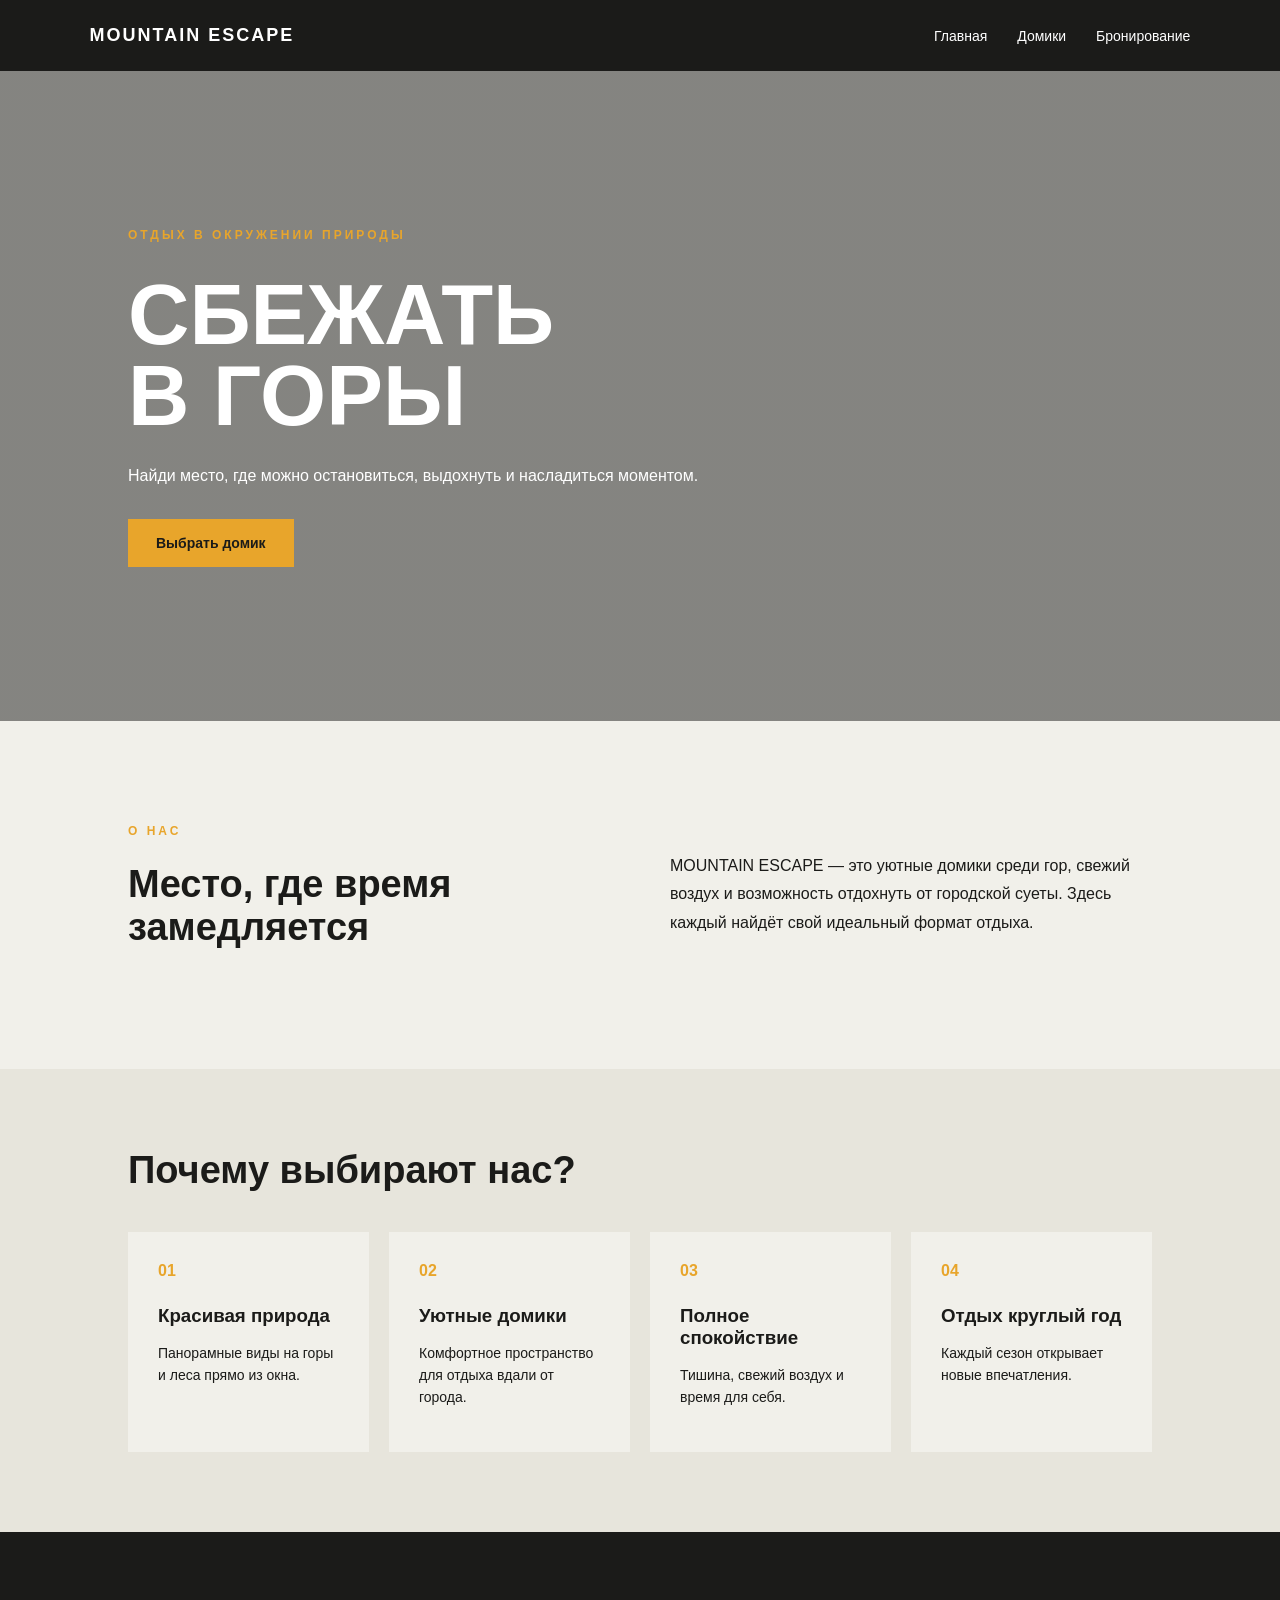
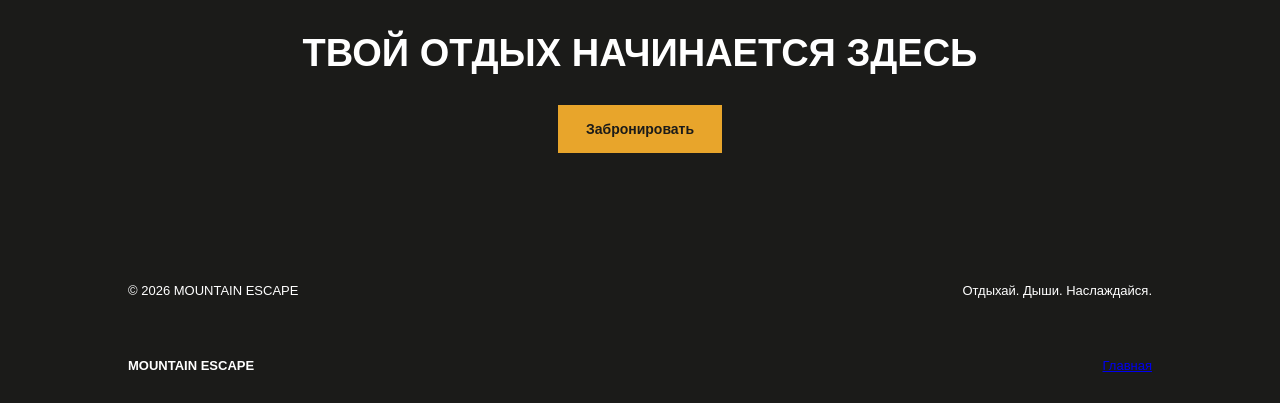
==== index.html @ 01fdadca "Первый коммит проекта" ====
<!DOCTYPE html>
<html lang="ru">
<head>
    <meta charset="UTF-8">
    <meta name="viewport" content="width=device-width, initial-scale=1.0">
    <title>MOUNTAIN ESCAPE — Отдых в горах</title>
    <link rel="stylesheet" href="style.css">
</head>
<body>

<header>
    <div class="logo">MOUNTAIN ESCAPE</div>

    <nav>
        <a href="index.html">Главная</a>
        <a href="houses.html">Домики</a>
        <a href="booking.html">Бронирование</a>
    </nav>
</header>

<section class="hero">
    <div class="hero-content">
        <p class="small-title">ОТДЫХ В ОКРУЖЕНИИ ПРИРОДЫ</p>
        <h1>СБЕЖАТЬ<br>В ГОРЫ</h1>
        <p>Найди место, где можно остановиться, выдохнуть и насладиться моментом.</p>
        <a href="houses.html" class="button">Выбрать домик</a>
    </div>
</section>

<section class="about">
    <div>
        <p class="small-title">О НАС</p>
        <h2>Место, где время замедляется</h2>
    </div>

    <p>
        MOUNTAIN ESCAPE — это уютные домики среди гор,
        свежий воздух и возможность отдохнуть от городской суеты.
        Здесь каждый найдёт свой идеальный формат отдыха.
    </p>
</section>

<section class="features">
    <h2>Почему выбирают нас?</h2>

    <div class="cards">
        <div class="card">
            <span>01</span>
            <h3>Красивая природа</h3>
            <p>Панорамные виды на горы и леса прямо из окна.</p>
        </div>

        <div class="card">
            <span>02</span>
            <h3>Уютные домики</h3>
            <p>Комфортное пространство для отдыха вдали от города.</p>
        </div>

        <div class="card">
            <span>03</span>
            <h3>Полное спокойствие</h3>
            <p>Тишина, свежий воздух и время для себя.</p>
        </div>

        <div class="card">
            <span>04</span>
            <h3>Отдых круглый год</h3>
            <p>Каждый сезон открывает новые впечатления.</p>
        </div>
    </div>
</section>

<section class="banner">
    <h2>ТВОЙ ОТДЫХ НАЧИНАЕТСЯ ЗДЕСЬ</h2>
    <a href="booking.html" class="button">Забронировать</a>
</section>

<footer>
    <p>© 2026 MOUNTAIN ESCAPE</p>
    <p>Отдыхай. Дыши. Наслаждайся.</p>
</footer>

</body>
</html>

</main><footer class="footer"><strong>MOUNTAIN ESCAPE</strong><div class="footer-links"><a href="index.html">Главная</a><a
---- style.css ----
* {
    margin: 0;
    padding: 0;
    box-sizing: border-box;
}

body {
    font-family: 'Inter', sans-serif;
    background: #F1F0EA;
    color: #1B1B19;
}

/* ШАПКА */

header {
    background: #1B1B19;
    color: white;
    padding: 25px 7%;
    display: flex;
    justify-content: space-between;
    align-items: center;
}

.logo {
    font-size: 18px;
    font-weight: 800;
    letter-spacing: 2px;
}

nav {
    display: flex;
    gap: 30px;
}

nav a {
    color: white;
    text-decoration: none;
    font-size: 14px;
    transition: 0.3s;
}

nav a:hover {
    color: #E8A52B;
}

/* ГЛАВНЫЙ ЭКРАН */

.hero {
    min-height: 650px;
    background:
        linear-gradient(rgba(0,0,0,0.45), rgba(0,0,0,0.45)),
        url('https://сипспецстрой.рф/wp-content/webp-express/webp-images/uploads/2026/06/photorealistic-wooden-house-with-timber-structure-1-rotated.jpg.webp') center/cover;
    color: white;
    display: flex;
    align-items: center;
    padding: 80px 10%;
}

.hero-content {
    max-width: 650px;
}

.small-title {
    color: #E8A52B;
    font-size: 12px;
    font-weight: 700;
    letter-spacing: 3px;
    margin-bottom: 20px;
}

.hero h1 {
    font-size: 85px;
    line-height: 0.95;
    margin-bottom: 25px;
}

.hero p {
    line-height: 1.7;
    margin-bottom: 30px;
}

/* КНОПКИ */

.button {
    display: inline-block;
    background: #E8A52B;
    color: #1B1B19;
    padding: 16px 28px;
    border: none;
    text-decoration: none;
    font-family: inherit;
    font-size: 14px;
    font-weight: 700;
    cursor: pointer;
    transition: 0.3s;
}

.button:hover {
    background: #1B1B19;
    color: white;
}

/* О НАС */

.about {
    padding: 100px 10%;
    display: grid;
    grid-template-columns: 1fr 1fr;
    gap: 60px;
    align-items: center;
}

h2 {
    font-size: 38px;
    margin-bottom: 20px;
}

.about p {
    line-height: 1.8;
}

/* ПРЕИМУЩЕСТВА */

.features {
    padding: 80px 10%;
    background: #E7E5DC;
}

.features h2 {
    margin-bottom: 40px;
}

.cards {
    display: grid;
    grid-template-columns: repeat(4, 1fr);
    gap: 20px;
}

.card {
    background: #F1F0EA;
    padding: 30px;
    min-height: 220px;
}

.card span {
    color: #E8A52B;
    font-weight: 800;
}

.card h3 {
    margin: 25px 0 15px;
}

.card p {
    font-size: 14px;
    line-height: 1.6;
}

/* БАННЕР */

.banner {
    padding: 100px 10%;
    background: #1B1B19;
    color: white;
    text-align: center;
}

.banner h2 {
    margin-bottom: 30px;
}

/* ЗАГОЛОВКИ ВНУТРЕННИХ СТРАНИЦ */

.page-title {
    padding: 90px 10%;
    background: #1B1B19;
    color: white;
}

.page-title h1 {
    font-size: 65px;
    margin-bottom: 20px;
}

.page-title p:last-child {
    line-height: 1.7;
}

/* ДОМИКИ */

.houses {
    padding: 80px 10%;
    display: grid;
    grid-template-columns: repeat(3, 1fr);
    gap: 25px;
}

.house-card {
    background: white;
}

.house-card img {
    width: 100%;
    height: 260px;
    object-fit: cover;
}

.house-info {
    padding: 25px;
}

.house-info h2 {
    font-size: 25px;
}

.house-info p {
    line-height: 1.6;
    margin-bottom: 20px;
}

.house-info h3 {
    margin-bottom: 20px;
    color: #B77A0B;
}

/* БРОНИРОВАНИЕ */

.booking {
    padding: 70px 10%;
}

.booking form {
    max-width: 600px;
    margin: auto;
    display: flex;
    flex-direction: column;
    gap: 15px;
}

.booking label {
    font-size: 14px;
    font-weight: 600;
}

.booking input,
.booking select {
    padding: 16px;
    border: 1px solid #D1CFC6;
    background: white;
    font-family: inherit;
    font-size: 15px;
}

.price {
    background: #1B1B19;
    color: white;
    padding: 25px;
    font-weight: 700;
    font-size: 20px;
    margin: 15px 0;
}

.price span {
    color: #E8A52B;
}

/* ВОПРОСЫ */

.faq {
    padding: 70px 10%;
    background: #E7E5DC;
}

.faq details {
    padding: 22px 0;
    border-bottom: 1px solid #C8C6BD;
}

.faq summary {
    font-weight: 600;
    cursor: pointer;
}

.faq details p {
    margin-top: 15px;
    line-height: 1.6;
}

/* ПОДВАЛ */

footer {
    background: #1B1B19;
    color: white;
    padding: 30px 10%;
    display: flex;
    justify-content: space-between;
    font-size: 13px;
}
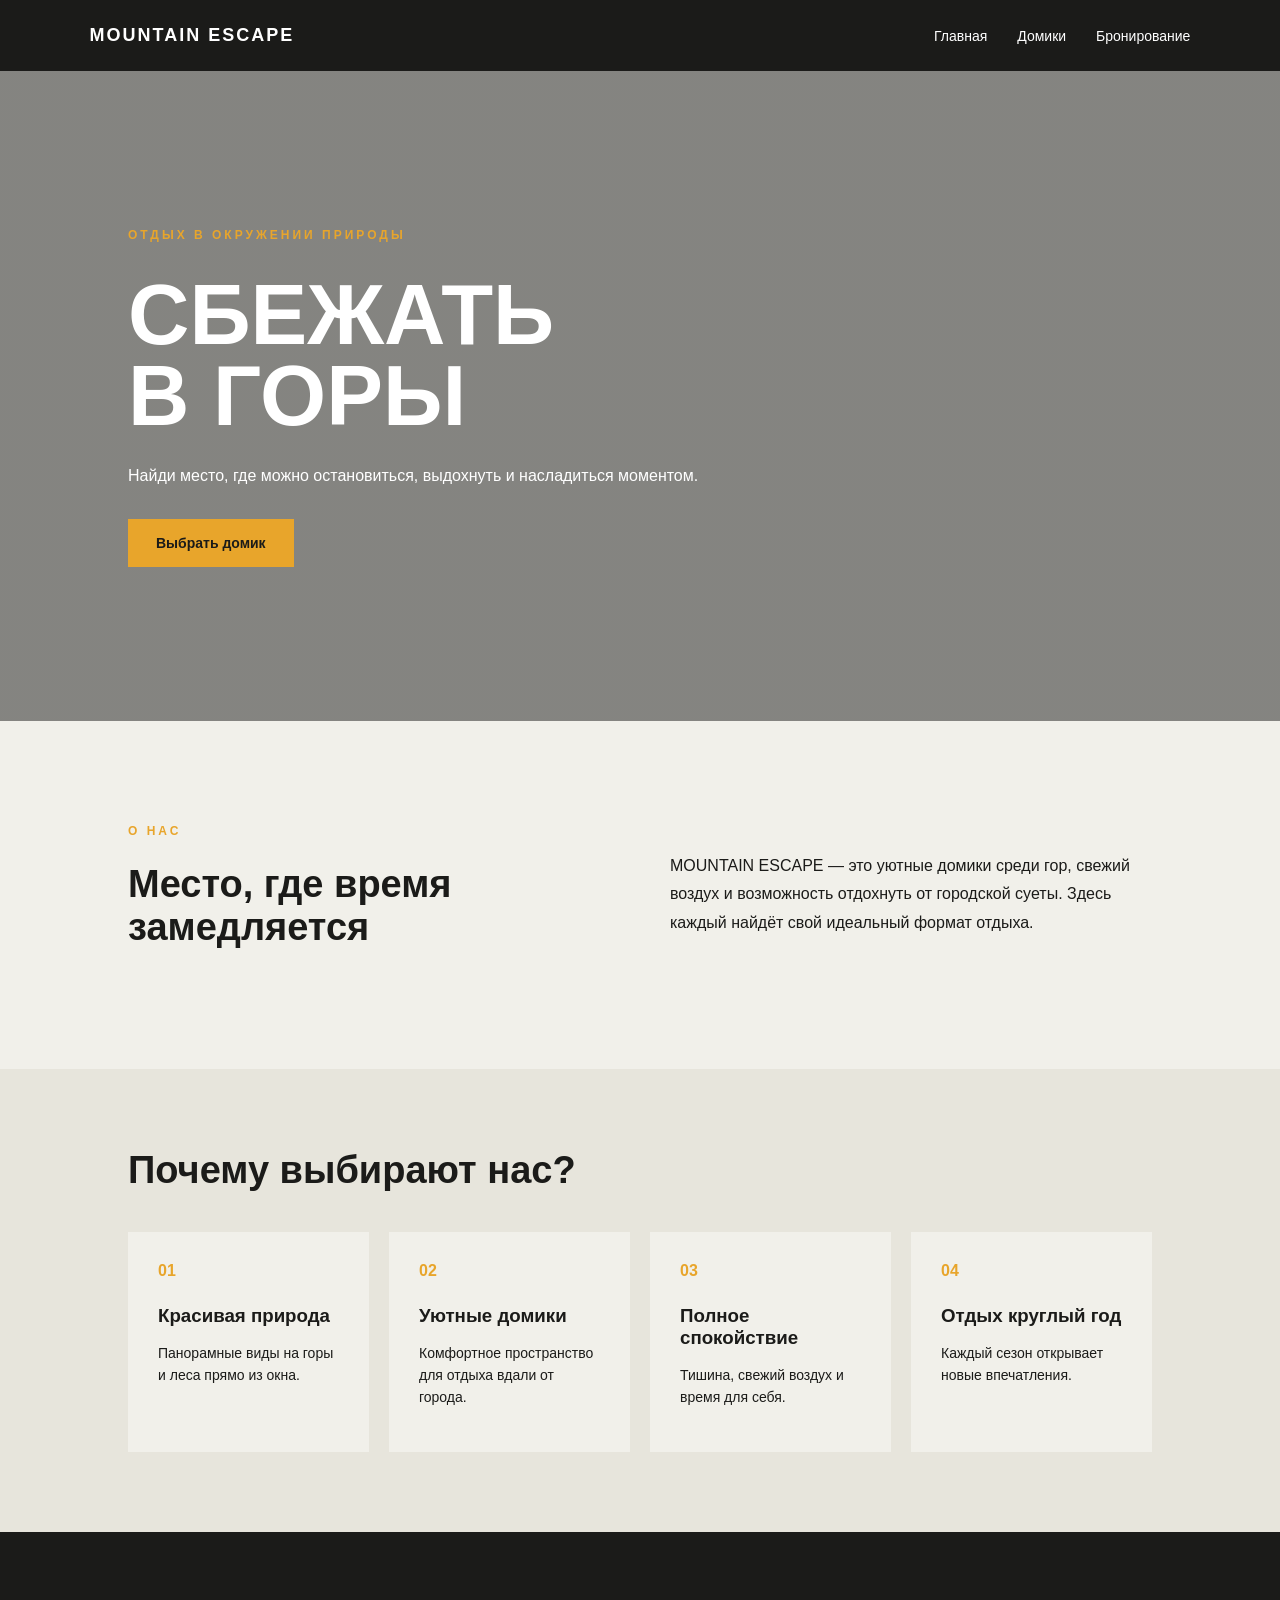
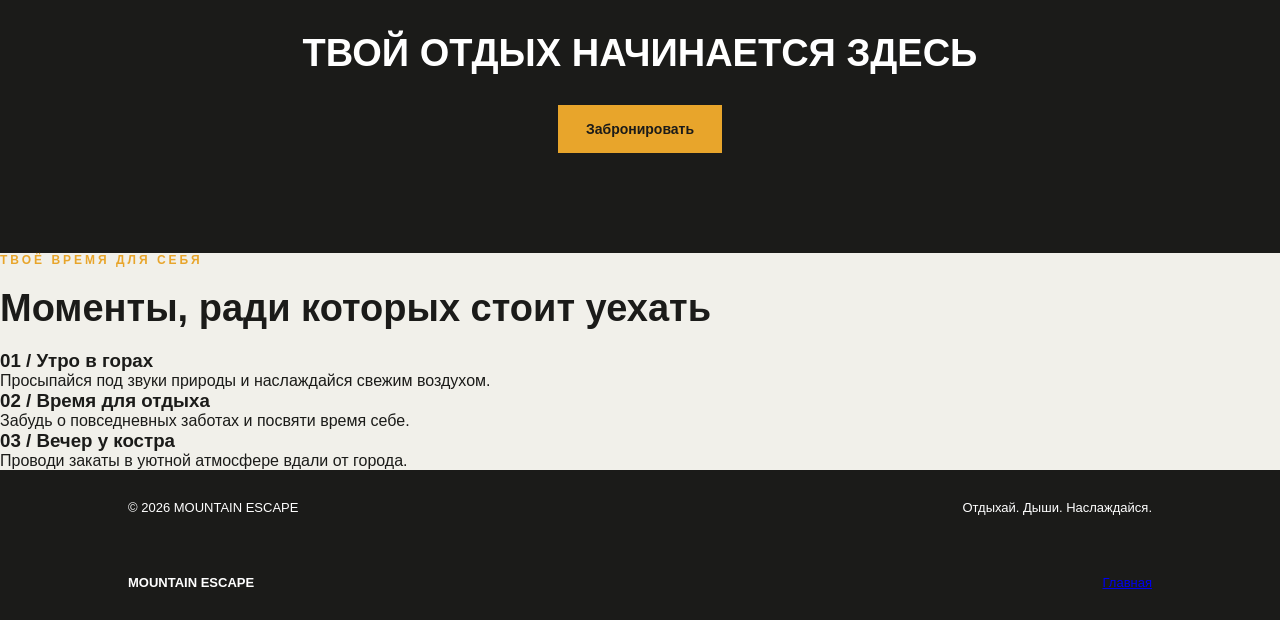
==== commit fdfec813: "Добавлен новый блок на главную страницу" ====
--- a/index.html
+++ b/index.html
@@ -74,6 +74,27 @@
     <h2>ТВОЙ ОТДЫХ НАЧИНАЕТСЯ ЗДЕСЬ</h2>
     <a href="booking.html" class="button">Забронировать</a>
 </section>
+<section class="moments">
+    <p class="small-title">ТВОЁ ВРЕМЯ ДЛЯ СЕБЯ</p>
+    <h2>Моменты, ради которых стоит уехать</h2>
+
+    <div class="moments-cards">
+        <div>
+            <h3>01 / Утро в горах</h3>
+            <p>Просыпайся под звуки природы и наслаждайся свежим воздухом.</p>
+        </div>
+
+        <div>
+            <h3>02 / Время для отдыха</h3>
+            <p>Забудь о повседневных заботах и посвяти время себе.</p>
+        </div>
+
+        <div>
+            <h3>03 / Вечер у костра</h3>
+            <p>Проводи закаты в уютной атмосфере вдали от города.</p>
+        </div>
+    </div>
+</section>
 
 <footer>
     <p>© 2026 MOUNTAIN ESCAPE</p>
